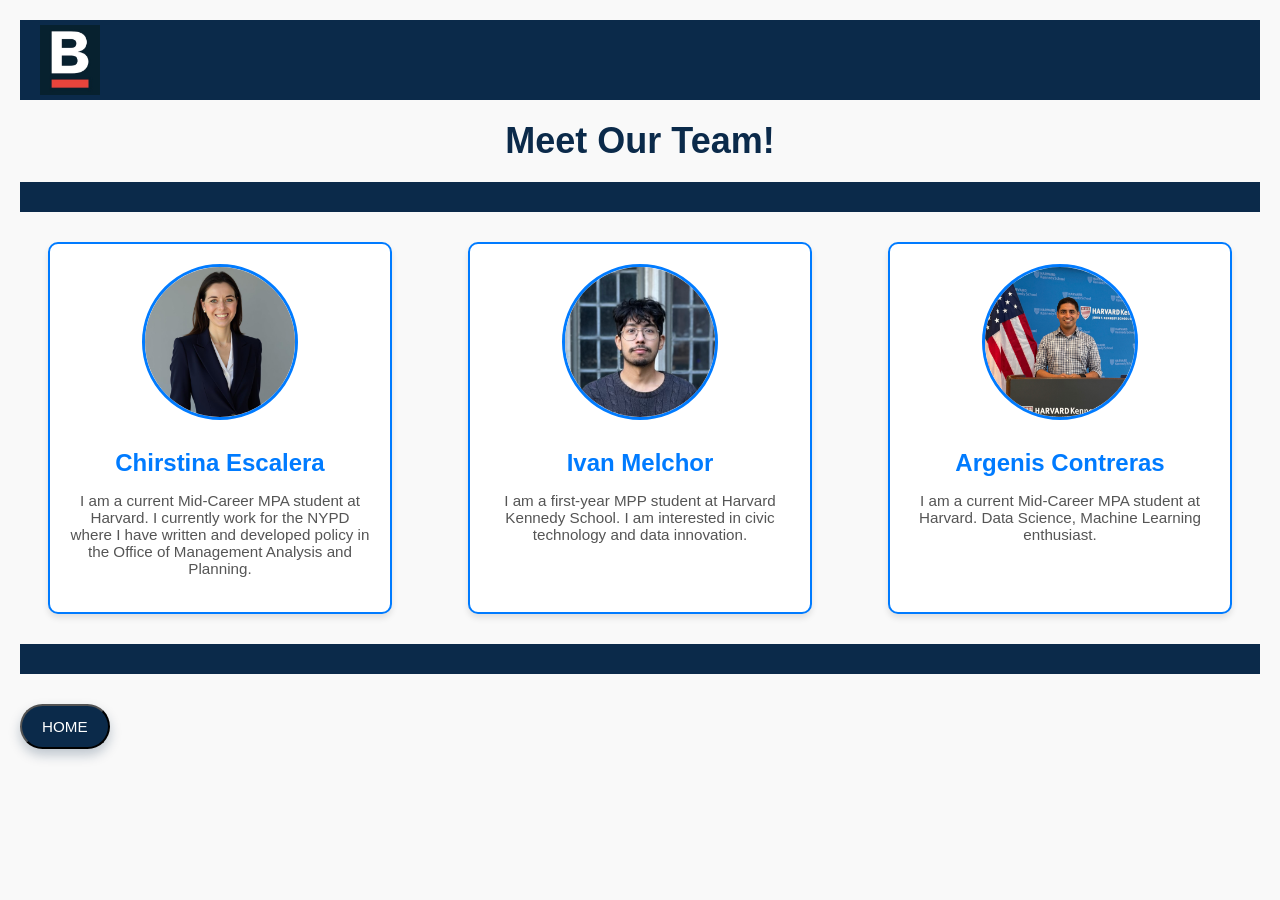
==== our-team/index.html @ 051851e6 "modified our team page" ====
<!DOCTYPE html>
<html lang="en">
<head>
  <meta charset="UTF-8">
  <meta name="viewport" content="width=device-width, initial-scale=1.0">
  <title>Team Bios</title>
  <link rel="stylesheet" href="../styles/ourteam.css">
</head>
<body>

  <header class="site-header">
    <div class="header-top">
      <img src="../images/bostonlogo.jpg" alt="bostonlogo" width="80" class="logo">
      <nav class="top-nav">
  
      </nav>
    </div>
    <h1 class="header-text">Meet Our Team!</h1>
  </header>

  <div class="separator-bar"></div>

    

  <div class="team-container">
    <div class="team-member">
      <img src="images/christina.JPG" alt="Person 1">
      <h2>Chirstina Escalera</h2>
      <p>I am a current Mid-Career MPA student at Harvard. I currently work for the NYPD where I have written and developed policy in the Office of Management Analysis and Planning. </p>
    </div>

    <div class="team-member">
      <img src="images/IMG_0946.jpg" alt="Person 2">
      <h2>Ivan Melchor</h2>
      <p>I am a first-year MPP student at Harvard Kennedy School. I am interested in civic technology and data innovation.</p>
    </div>

    <div class="team-member">
      <img src="images/arge.jpg" alt="Person 3">
      <h2>Argenis Contreras</h2>
      <p>I am a current Mid-Career MPA student at Harvard. Data Science, Machine Learning enthusiast.</p>
    </div>
    </div>
    <div class="separator-bar"></div>


<button onclick="window.location.href='../index.html'" class="home-button">
  HOME
</button>
</body>
</html>
---- styles/ourteam.css ----
body {
  font-family: Arial, sans-serif;
  background-color: #f9f9f9;
  margin: 0;
  padding: 20px;
}

.site-header {
    text-align: center;
    padding: 0;
}

.header-top {
    display: flex;
    align-items: center;
    justify-content: space-between;
    padding: 0 20px;
    background-color: #0b2a4a;
    height: 80px;
}

/* Logo */
.logo {
    max-width: 60px;
    height: auto;
    flex-shrink: 0;
}

/* Top Navigation Bar */
.top-nav {
  background-color: transparent;
  display: flex;
  justify-content: center;
  align-items: center;
  gap: 30px;
  padding: 0;
  box-sizing: border-box;
  height: auto;
  flex: 1;
  flex-wrap: wrap;
}

.nav-link {
  color: #ff7300;
  text-decoration: none;
  font-weight: normal;
  text-transform: uppercase;
  font-family: "Garamond", sans-serif;
  font-size: 1.1em;
  white-space: nowrap;
}

.nav-link:hover {
  text-decoration: underline;
}

/* Top Navigation Bar */
.top-nav {
  background-color: transparent;
  display: flex;
  justify-content: center;
  align-items: center;
  gap: 30px;
  padding: 0;
  box-sizing: border-box;
  height: auto;
  flex: 1;
  flex-wrap: wrap;
}

h1 {
  text-align: center;
  font-size: 2.25em;
  color: #0b2a4a;
  font-family: "arial", cursive;
  margin: 0;
  padding: 20px 0;
}

.team-container {
  display: flex;
  justify-content: space-around;
  flex-wrap: wrap;
  margin-top: 30px;
  gap: 20px;
  margin-bottom: 30px;
}

.team-member {
  background-color: white;
  border: 2px solid #007BFF; /* blue border around each box */
  border-radius: 10px;
  width: 300px;
  text-align: center;
  padding: 20px;
  box-shadow: 0 4px 6px rgba(0,0,0,0.1);
  transition: transform 0.2s;
}

.team-member:hover {
  transform: translateY(-5px);
}

.team-member img {
  width: 150px;
  height: 150px;
  border-radius: 50%;
  border: 3px solid #007BFF; /* blue border around image */
  object-fit: cover;
  margin-bottom: 15px;
}

.team-member h2 {
  margin: 10px 0 5px 0;
  color: #007BFF;
}

.team-member p {
  color: #555;
  font-size: 0.95em;
}

@media (max-width: 1000px) {
  .team-container {
    flex-direction: column;
    align-items: center;
  }
}

.separator-bar {

  height: 30px;
  background-color: #0b2a4a; /* dark blue */
  width: 100%;
  margin-bottom: 30px;

}

.home-button {
  display: inline-flex;
  align-items: center;
  gap: 8px;
  padding: 12px 20px;
  margin-bottom: 50px;

  font-family: 'Inter', Arial, sans-serif;
  font-size: 0.95rem;
  font-weight: 500;

  color: #ffffff;
  background-color: #0b2a4a;
  text-decoration: none;

  border-radius: 999px; /* pill shape */
  box-shadow: 0 6px 12px rgba(11, 42, 74, 0.25);

  transition: 
    background-color 0.2s ease,
    transform 0.15s ease,
    box-shadow 0.15s ease;
}

/* Hover effect */
.home-button:hover {
  background-color: #143d66;
  transform: translateY(-2px);
  box-shadow: 0 10px 18px rgba(11, 42, 74, 0.3);
}

/* Keyboard accessibility */
.home-button:focus {
  outline: none;
  box-shadow: 0 0 0 3px rgba(11, 42, 74, 0.35);
}

/* Optional: fix it to the top-left corner */
.home-button.fixed {
  position: fixed;
  top: 20px;
  left: 20px;
  z-index: 1000;
}
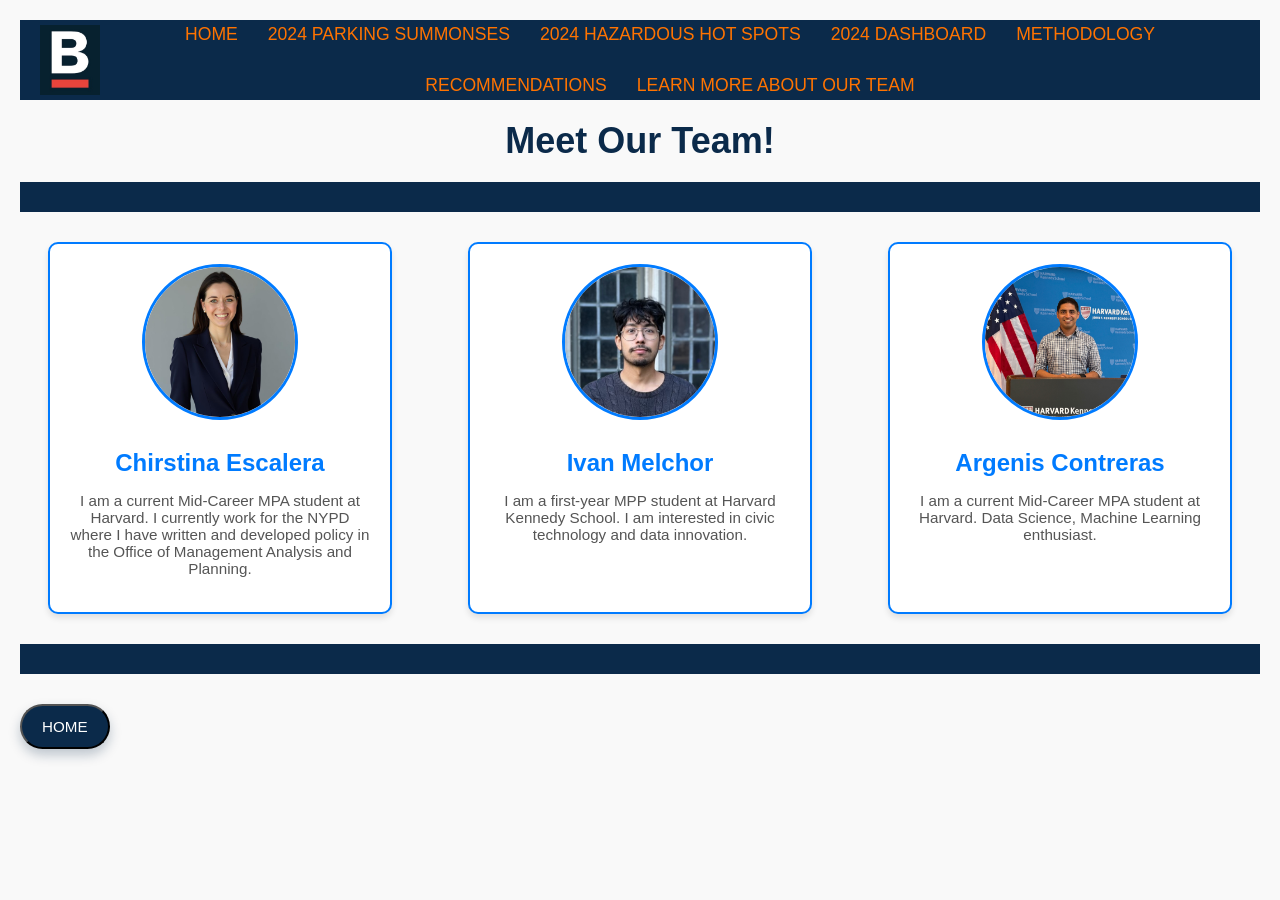
==== commit e2ed36f6: "Add Methodology page and update nav links" ====
--- a/our-team/index.html
+++ b/our-team/index.html
@@ -6,13 +6,20 @@
   <title>Team Bios</title>
   <link rel="stylesheet" href="../styles/ourteam.css">
 </head>
+  <meta charset="UTF-8">
 <body>
 
   <header class="site-header">
     <div class="header-top">
       <img src="../images/bostonlogo.jpg" alt="bostonlogo" width="80" class="logo">
       <nav class="top-nav">
-  
+        <a href="../index.html" class="nav-link">Home</a>
+        <a href="../2024parkingall/2024parking.html" class="nav-link">2024 Parking Summonses</a>
+        <a href="../2024Hazardous/2024hazardous.html" class="nav-link">2024 Hazardous Hot Spots</a>
+        <a href="https://bostonparkingdashboard.streamlit.app/" class="nav-link" target="_blank" rel="noopener noreferrer">2024 Dashboard</a>
+        <a href="../methodology/methodology.html" class="nav-link">Methodology</a>
+        <a href="../recommendations/recommendations.html" class="nav-link">Recommendations</a>
+        <a href="../our-team/index.html" class="nav-link">Learn more about our team</a>
       </nav>
     </div>
     <h1 class="header-text">Meet Our Team!</h1>
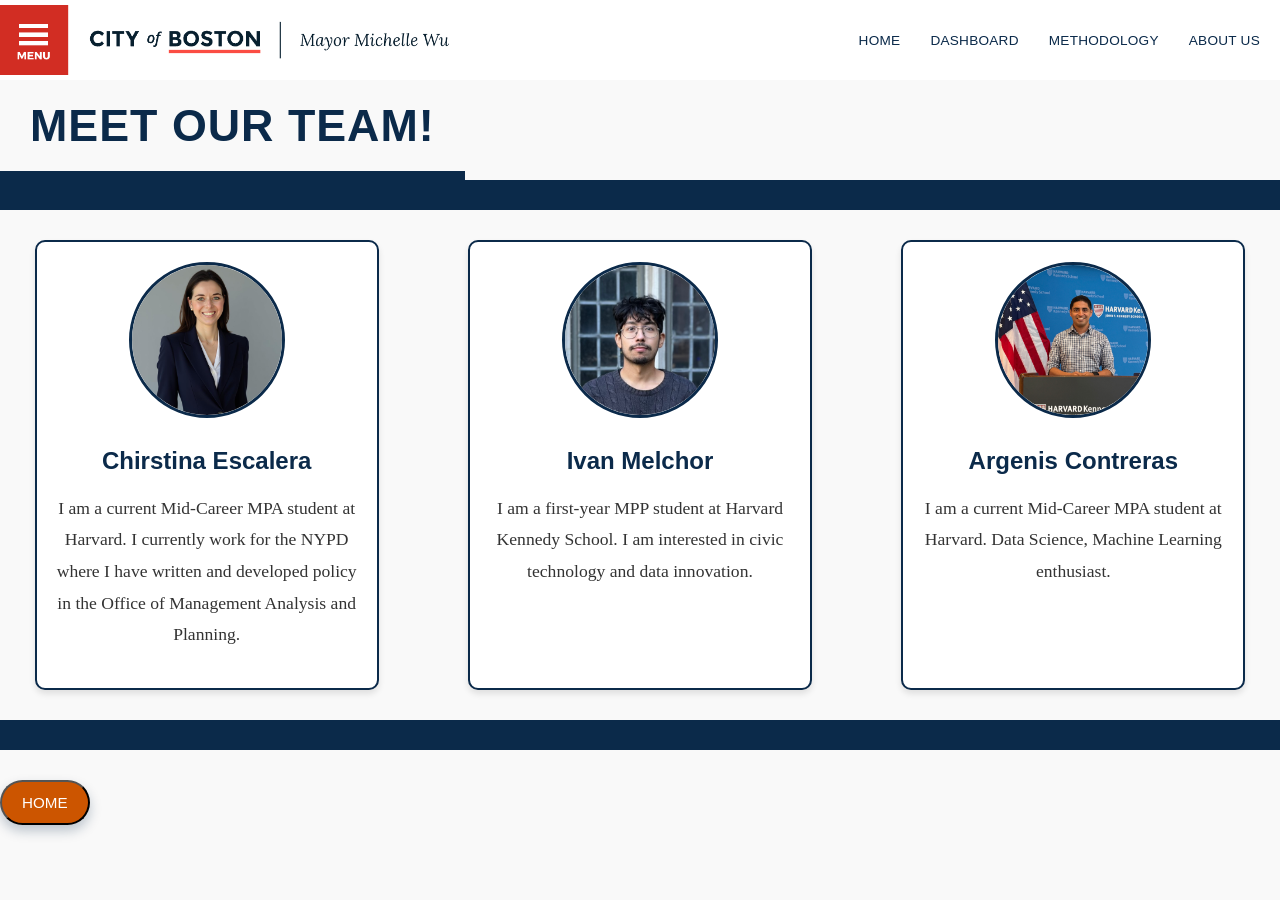
==== commit cb95332d: "edited 'about us' page to align with city brand guidelines." ====
--- a/our-team/index.html
+++ b/our-team/index.html
@@ -6,20 +6,16 @@
   <title>Team Bios</title>
   <link rel="stylesheet" href="../styles/ourteam.css">
 </head>
-  <meta charset="UTF-8">
 <body>
 
   <header class="site-header">
     <div class="header-top">
-      <img src="../images/bostonlogo.jpg" alt="bostonlogo" width="80" class="logo">
+      <img src="../images/michelle_wu_sign.png" alt="bostonlogo" width="80" class="logo">
       <nav class="top-nav">
         <a href="../index.html" class="nav-link">Home</a>
-        <a href="../2024parkingall/2024parking.html" class="nav-link">2024 Parking Summonses</a>
-        <a href="../2024Hazardous/2024hazardous.html" class="nav-link">2024 Hazardous Hot Spots</a>
-        <a href="https://bostonparkingdashboard.streamlit.app/" class="nav-link" target="_blank" rel="noopener noreferrer">2024 Dashboard</a>
-        <a href="../methodology/methodology.html" class="nav-link">Methodology</a>
-        <a href="../recommendations/recommendations.html" class="nav-link">Recommendations</a>
-        <a href="../our-team/index.html" class="nav-link">Learn more about our team</a>
+        <a href="https://bostonparkingdashboard.streamlit.app/" class="nav-link" target="_blank">Dashboard</a>
+        <a href="../2024Hazardous/2024hazardous.html" class="nav-link">Methodology</a>
+        <a href="../our-team/index.html" class="nav-link">About Us</a>
       </nav>
     </div>
     <h1 class="header-text">Meet Our Team!</h1>
--- a/styles/ourteam.css
+++ b/styles/ourteam.css
@@ -2,38 +2,42 @@
   font-family: Arial, sans-serif;
   background-color: #f9f9f9;
   margin: 0;
-  padding: 20px;
+  padding: 0;
 }
 
 .site-header {
-    text-align: center;
+    text-align: left;
     padding: 0;
 }
 
 .header-top {
     display: flex;
     align-items: center;
-    justify-content: space-between;
-    padding: 0 20px;
-    background-color: #0b2a4a;
+    justify-content: flex-start;
+    padding: 0;
+    margin: 0;
+    background-color: #ffffff;
     height: 80px;
 }
 
 /* Logo */
 .logo {
-    max-width: 60px;
+    max-width: 460px;
+    width: 460px;
     height: auto;
+    display: block;
     flex-shrink: 0;
+    object-fit: contain;
 }
 
 /* Top Navigation Bar */
 .top-nav {
-  background-color: transparent;
+  background-color: #ffffff;
   display: flex;
-  justify-content: center;
+  justify-content: flex-end;
   align-items: center;
   gap: 30px;
-  padding: 0;
+  padding: 0 20px;
   box-sizing: border-box;
   height: auto;
   flex: 1;
@@ -41,40 +45,31 @@
 }
 
 .nav-link {
-  color: #ff7300;
+  color: #0b2a4a;
   text-decoration: none;
-  font-weight: normal;
+  font-weight: 300;
   text-transform: uppercase;
-  font-family: "Garamond", sans-serif;
-  font-size: 1.1em;
+  font-family: Arial, Helvetica, sans-serif;
+  font-size: 0.85em;
   white-space: nowrap;
+  letter-spacing: 0.25px;
 }
 
 .nav-link:hover {
-  text-decoration: underline;
-}
-
-/* Top Navigation Bar */
-.top-nav {
-  background-color: transparent;
-  display: flex;
-  justify-content: center;
-  align-items: center;
-  gap: 30px;
-  padding: 0;
-  box-sizing: border-box;
-  height: auto;
-  flex: 1;
-  flex-wrap: wrap;
+  color: red;
 }
 
 h1 {
-  text-align: center;
-  font-size: 2.25em;
+  margin: 0;
+  padding: 20px 30px;
+  font-size: 2.8em;
   color: #0b2a4a;
-  font-family: "arial", cursive;
-  margin: 0;
-  padding: 20px 0;
+  font-family: Montserrat, sans-serif;
+  font-weight: 900;
+  text-transform: uppercase;
+  border-bottom: 9px solid #0b2a4a;
+  display: inline-block;
+  letter-spacing: 1px;
 }
 
 .team-container {
@@ -88,7 +83,7 @@
 
 .team-member {
   background-color: white;
-  border: 2px solid #007BFF; /* blue border around each box */
+  border: 2px solid #0b2a4a; /* blue border around each box */
   border-radius: 10px;
   width: 300px;
   text-align: center;
@@ -105,19 +100,22 @@
   width: 150px;
   height: 150px;
   border-radius: 50%;
-  border: 3px solid #007BFF; /* blue border around image */
+  border: 3px solid #0b2a4a; /* blue border around image */
   object-fit: cover;
   margin-bottom: 15px;
 }
 
 .team-member h2 {
   margin: 10px 0 5px 0;
-  color: #007BFF;
+  color: #0b2a4a;
 }
 
 .team-member p {
-  color: #555;
-  font-size: 0.95em;
+  font-family: Georgia, "Times New Roman", serif;
+  font-size: 1.1em;
+  color: #333;
+  line-height: 1.8;
+  font-weight: 400;
 }
 
 @media (max-width: 1000px) {
@@ -148,7 +146,7 @@
   font-weight: 500;
 
   color: #ffffff;
-  background-color: #0b2a4a;
+  background-color: #CC5500;
   text-decoration: none;
 
   border-radius: 999px; /* pill shape */
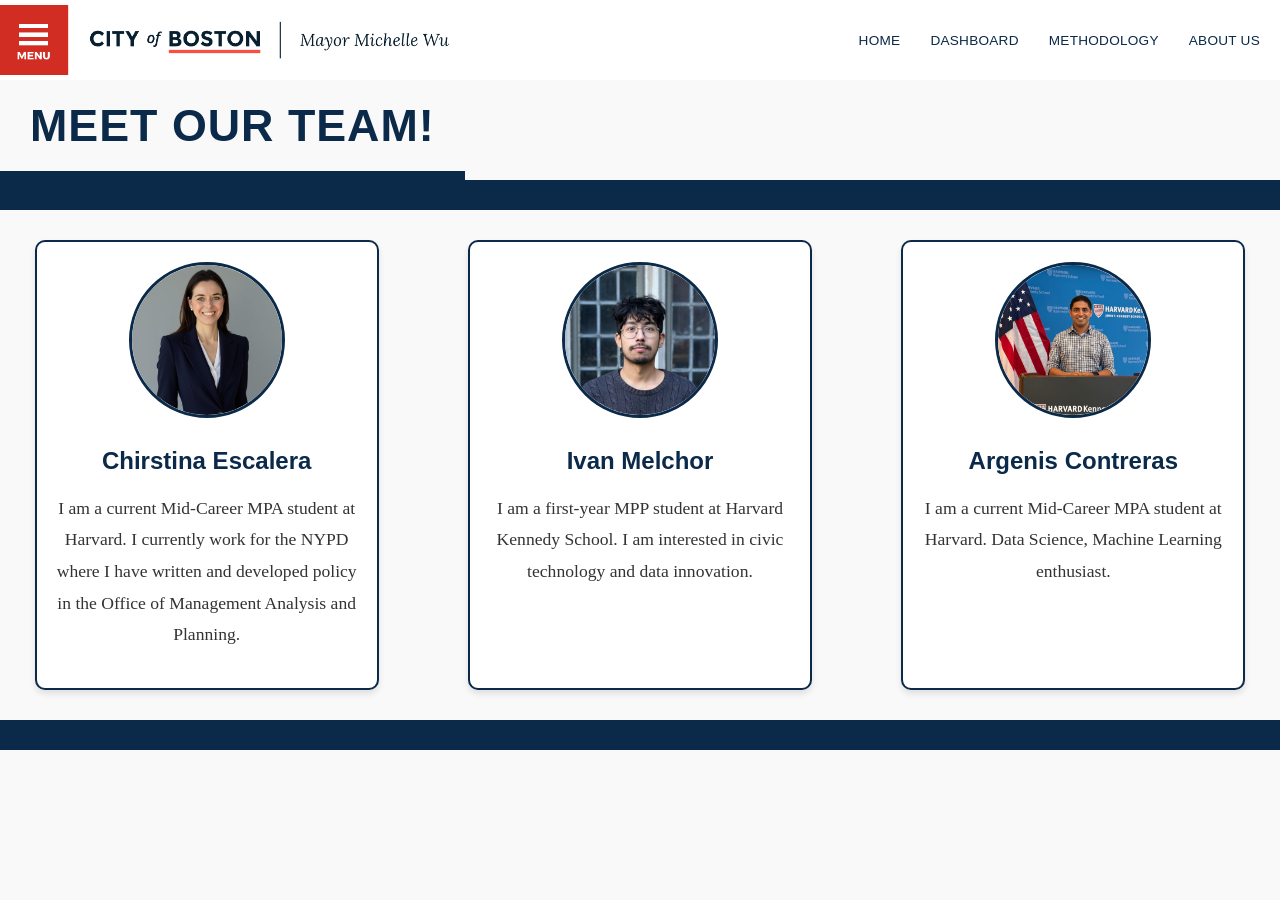
==== commit 35f71c6b: "dont need 2 home buttons" ====
--- a/our-team/index.html
+++ b/our-team/index.html
@@ -47,8 +47,6 @@
     <div class="separator-bar"></div>
 
 
-<button onclick="window.location.href='../index.html'" class="home-button">
-  HOME
-</button>
+<!-- HOME button removed as requested -->
 </body>
 </html>
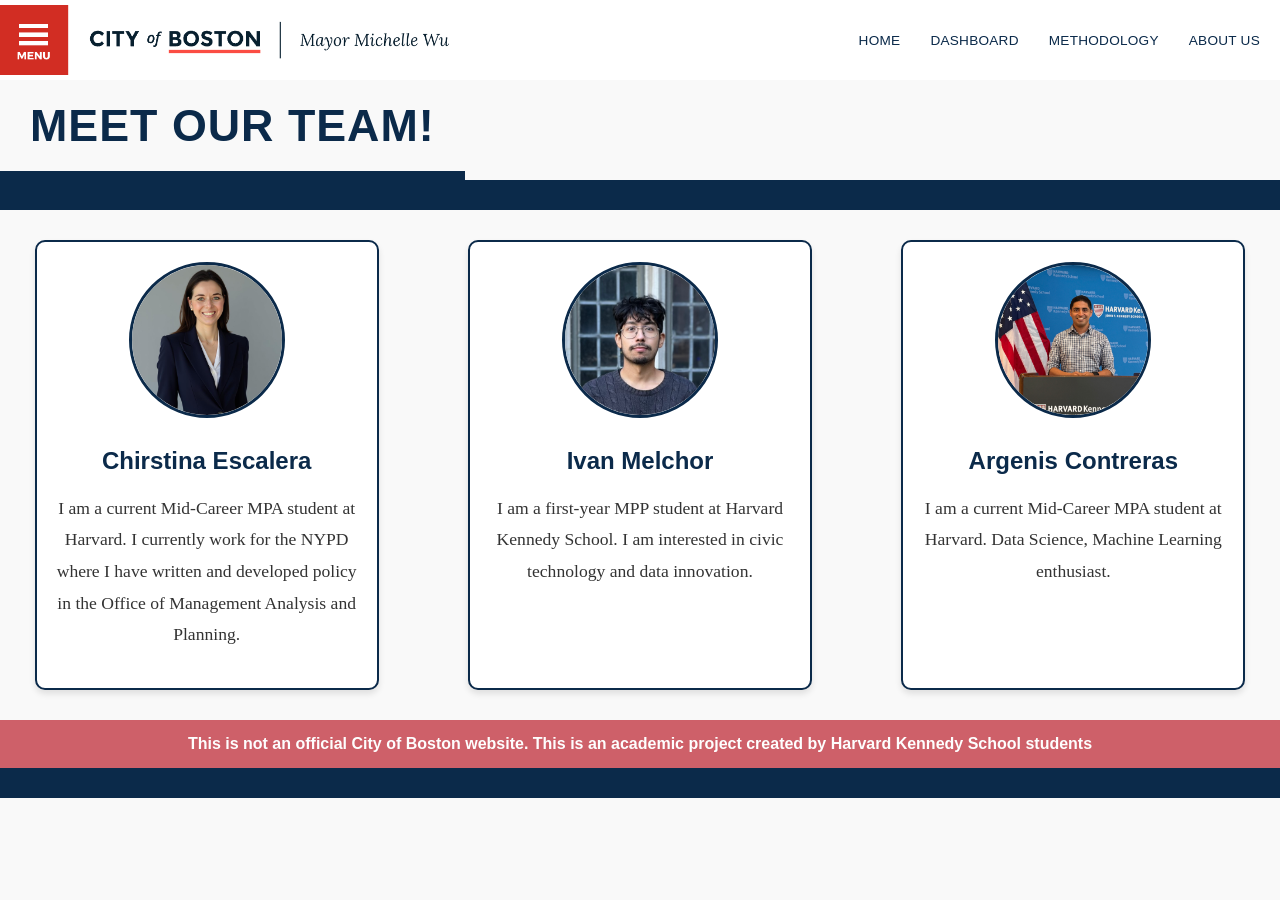
==== commit 792394fb: "added methodology section" ====
--- a/our-team/index.html
+++ b/our-team/index.html
@@ -44,9 +44,10 @@
       <p>I am a current Mid-Career MPA student at Harvard. Data Science, Machine Learning enthusiast.</p>
     </div>
     </div>
+    
+    <div class="disclaimer-container">
+        <h3> This is not an official City of Boston website. This is an academic project created by Harvard Kennedy School students</h3>
+    </div>
     <div class="separator-bar"></div>
-
-
-<!-- HOME button removed as requested -->
 </body>
 </html>
--- a/styles/ourteam.css
+++ b/styles/ourteam.css
@@ -179,3 +179,27 @@
   z-index: 1000;
 }
 
+.disclaimer-container {
+    width: 100%;
+    background-color: #c74650;
+    padding: 15px 0;
+    text-align: center;
+    position: relative;
+    z-index: 1000;
+    margin: 0;
+    opacity: 0.85;
+}
+
+.disclaimer-container h3 {
+    text-align: center;           
+    font-size: 1.0em;             
+    font-family: Helvetica, sans-serif;  
+    color: #ffffff;
+    font-style: normal;
+    font-weight: bold;
+    margin: 0;
+    border-bottom: none;
+    white-space: nowrap;
+    overflow: hidden;
+    text-overflow: ellipsis;
+}
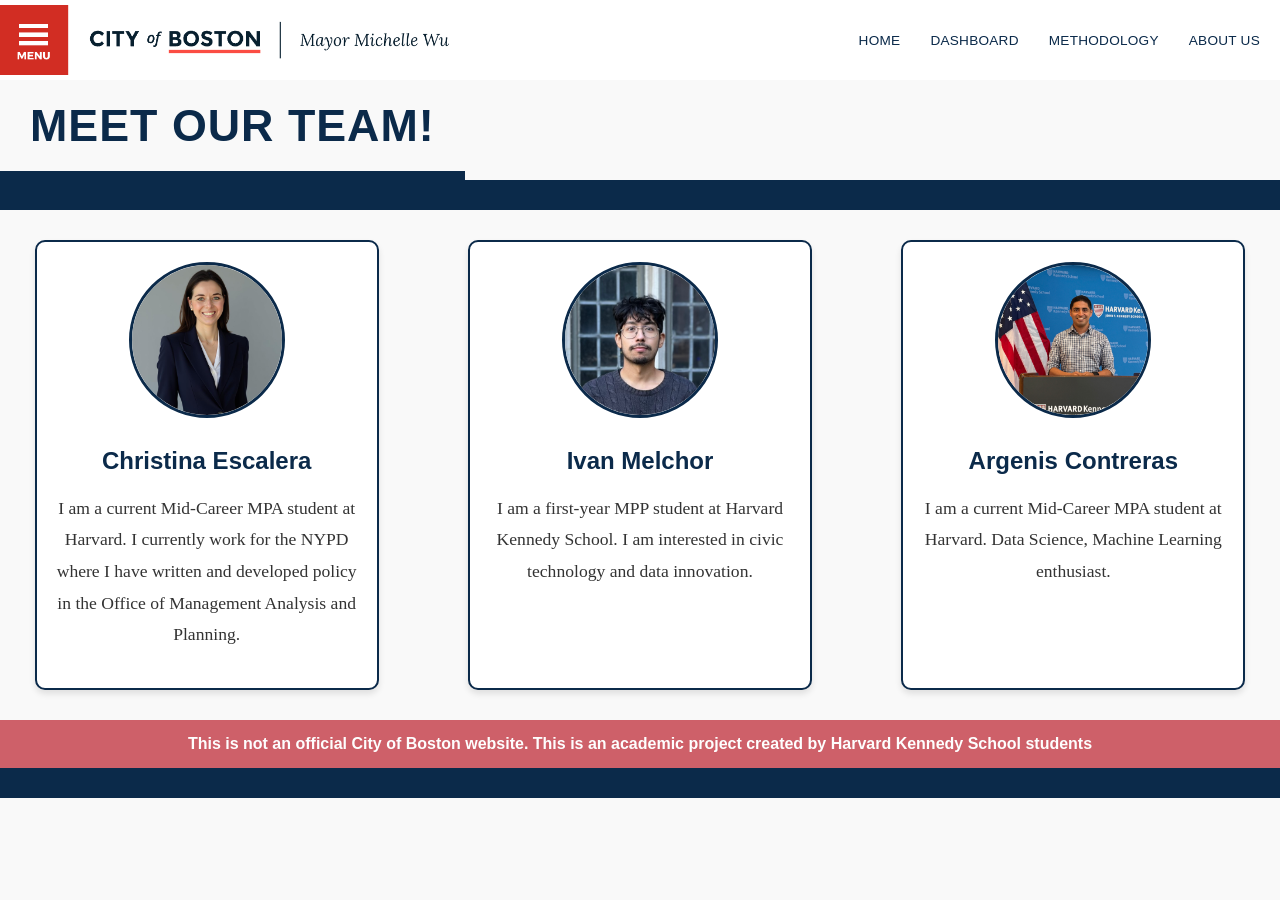
==== commit 12df8011: "made style and format edits" ====
--- a/our-team/index.html
+++ b/our-team/index.html
@@ -28,7 +28,7 @@
   <div class="team-container">
     <div class="team-member">
       <img src="images/christina.JPG" alt="Person 1">
-      <h2>Chirstina Escalera</h2>
+      <h2>Christina Escalera</h2>
       <p>I am a current Mid-Career MPA student at Harvard. I currently work for the NYPD where I have written and developed policy in the Office of Management Analysis and Planning. </p>
     </div>
 
@@ -49,5 +49,8 @@
         <h3> This is not an official City of Boston website. This is an academic project created by Harvard Kennedy School students</h3>
     </div>
     <div class="separator-bar"></div>
+
+
+<!-- HOME button removed as requested -->
 </body>
 </html>
